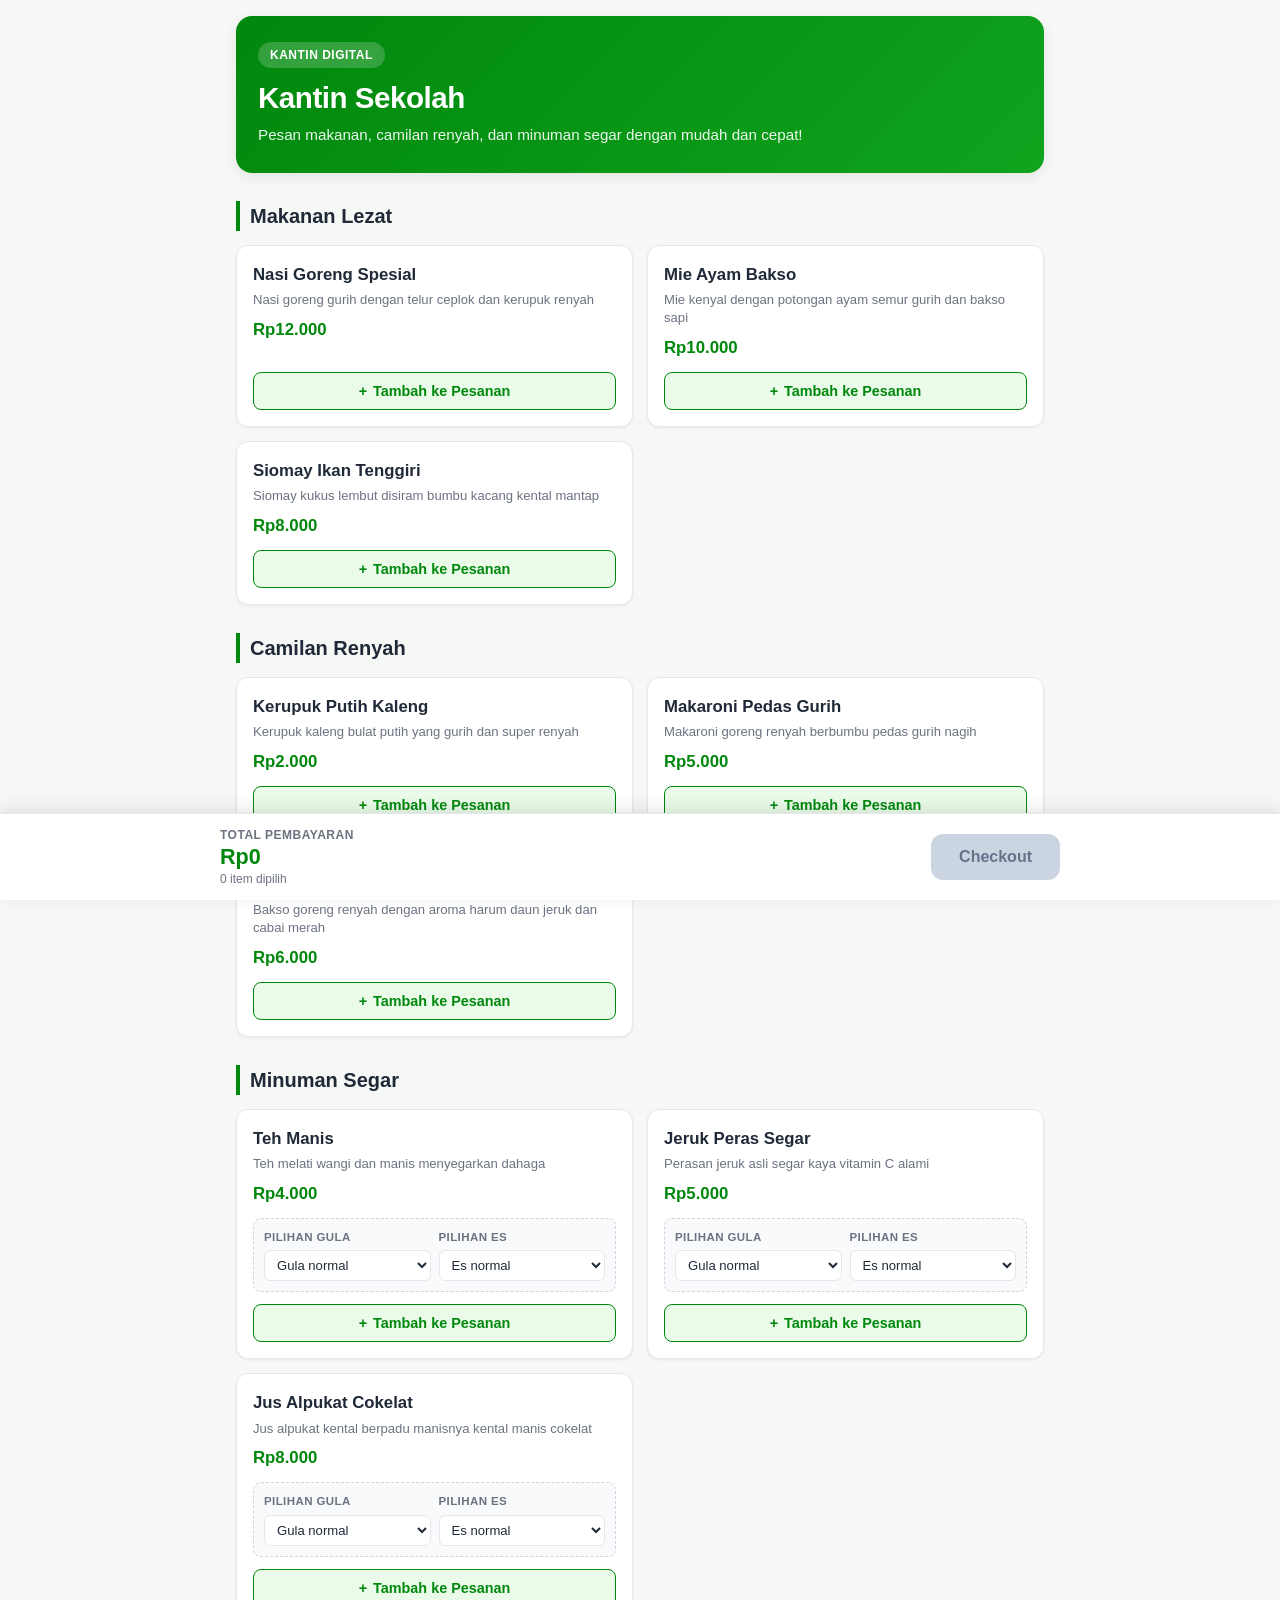
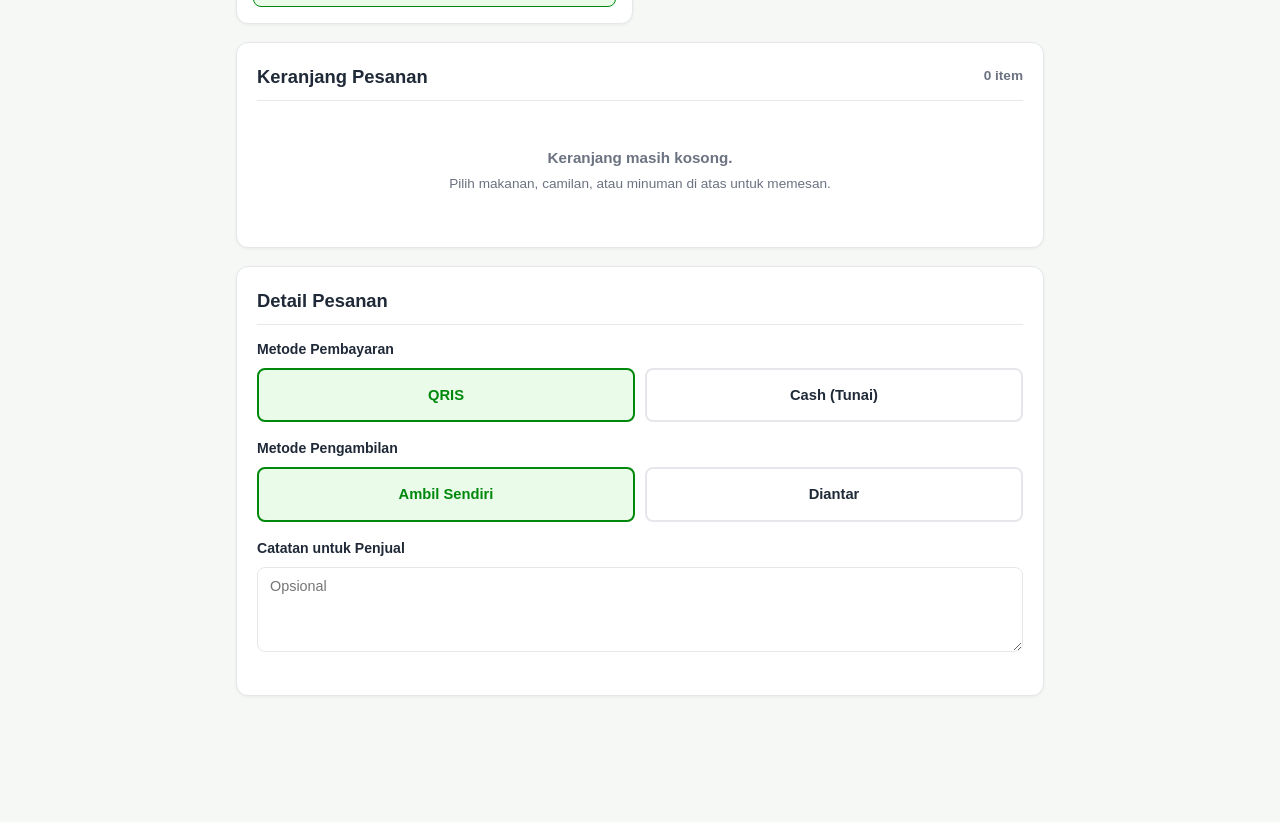
==== index.html @ 6c0a445b "first commit" ====
<!DOCTYPE html>
<html lang="id">
<head>
  <meta charset="UTF-8">
  <!-- Pengaturan viewport agar responsif di HP, Tablet, dan Komputer -->
  <meta name="viewport" content="width=device-width, initial-scale=1.0">
  <title>Kantin Sekolah - Pesan Makanan, Camilan & Minuman</title>

  <!-- Menghubungkan file CSS terpisah -->
  <link rel="stylesheet" href="style.css">
</head>
<body>

  <!-- =========================================================================
       STRUKTUR UTAMA HALAMAN (BERSIH TANPA EMOJI)
       ========================================================================= -->
  <div class="container">

    <!-- 1. HEADER -->
    <header>
      <div class="header-badge">Kantin Digital</div>
      <h1>Kantin Sekolah</h1>
      <p>Pesan makanan, camilan renyah, dan minuman segar dengan mudah dan cepat!</p>
    </header>

    <!-- 2. DAFTAR MENU -->
    <!-- Kategori 1: Makanan -->
    <h2 class="section-title">Makanan Lezat</h2>
    <div id="grid-makanan" class="menu-grid">
      <!-- Item menu makanan akan ditampilkan oleh script.js -->
    </div>

    <!-- Kategori 2: Camilan -->
    <h2 class="section-title">Camilan Renyah</h2>
    <div id="grid-camilan" class="menu-grid">
      <!-- Item menu camilan akan ditampilkan oleh script.js -->
    </div>

    <!-- Kategori 3: Minuman -->
    <h2 class="section-title">Minuman Segar</h2>
    <div id="grid-minuman" class="menu-grid">
      <!-- Item menu minuman akan ditampilkan oleh script.js -->
    </div>

    <!-- 3. KERANJANG PESANAN -->
    <section class="card-section" id="section-keranjang">
      <div class="card-header">
        <h2>Keranjang Pesanan</h2>
        <span id="badge-total-item" style="font-size: 0.85rem; color: var(--text-muted); font-weight: 600;">0 item</span>
      </div>

      <!-- Wadah daftar item keranjang -->
      <div id="daftar-keranjang">
        <!-- Jika kosong, akan menampilkan teks info keranjang kosong -->
      </div>
    </section>

    <!-- 4. DETAIL PESANAN -->
    <section class="card-section" id="section-detail">
      <div class="card-header">
        <h2>Detail Pesanan</h2>
      </div>

      <!-- Pilihan Metode Pembayaran -->
      <div class="form-group">
        <label class="form-label">Metode Pembayaran</label>
        <div class="choice-grid">
          <div class="choice-card">
            <input type="radio" id="bayar-qris" name="metode-bayar" value="QRIS" checked>
            <label for="bayar-qris" class="choice-label">QRIS</label>
          </div>
          <div class="choice-card">
            <input type="radio" id="bayar-cash" name="metode-bayar" value="Cash">
            <label for="bayar-cash" class="choice-label">Cash (Tunai)</label>
          </div>
        </div>
      </div>

      <!-- Pilihan Metode Pengambilan -->
      <div class="form-group">
        <label class="form-label">Metode Pengambilan</label>
        <div class="choice-grid">
          <div class="choice-card">
            <input type="radio" id="ambil-sendiri" name="opsi-ambil" value="Ambil sendiri" checked onchange="handleOpsiAmbilChange()">
            <label for="ambil-sendiri" class="choice-label">Ambil Sendiri</label>
          </div>
          <div class="choice-card">
            <input type="radio" id="ambil-diantar" name="opsi-ambil" value="Diantar" onchange="handleOpsiAmbilChange()">
            <label for="ambil-diantar" class="choice-label">Diantar</label>
          </div>
        </div>
      </div>

      <!-- Catatan untuk Penjual -->
      <div class="form-group">
        <label for="catatan-pembeli" class="form-label">
          Catatan untuk Penjual
          <small id="label-keterangan-catatan"></small>
        </label>
        <textarea 
          id="catatan-pembeli" 
          class="textarea-catatan" 
          placeholder="Opsional"></textarea>
        <div id="error-catatan" class="error-pesan">
          Peringatan: Mohon tulis lokasi antar (misal: Ruang Kelas / Meja) pada catatan karena Anda memilih opsi "Diantar"!
        </div>
      </div>
    </section>

  </div> <!-- Akhir .container -->


  <!-- 5. BAR TOTAL (MENEMPEL DI BAWAH LAYAR) -->
  <div class="bottom-bar">
    <div class="bottom-bar-inner">
      <div class="bottom-total-info">
        <span class="bottom-total-label">Total Pembayaran</span>
        <span id="label-total-harga" class="bottom-total-price">Rp0</span>
        <span id="label-sub-count" class="bottom-total-count">0 item dipilih</span>
      </div>
      <button id="btn-checkout" class="btn-checkout" disabled onclick="handleCheckout()">
        Checkout
      </button>
    </div>
  </div>


  <!-- 6. MODAL RINGKASAN PESANAN (POPUP STRUK) -->
  <div id="modal-ringkasan" class="modal-overlay">
    <div class="modal-box">
      <div class="modal-header-success">
        <div class="modal-success-icon">&#10003;</div>
        <h3>Pesanan Berhasil Disiapkan!</h3>
        <p>Silakan tunjukkan ringkasan pesanan ini ke petugas kantin.</p>
      </div>

      <!-- Wadah struk ringkasan -->
      <div class="struk-pesanan" id="konten-struk">
        <!-- Diisi secara otomatis oleh JavaScript -->
      </div>

      <!-- Tombol penutup modal -->
      <button class="btn-tutup-modal" onclick="tutupModalDanReset()">
        Selesai
      </button>
    </div>
  </div>

  <!-- Menghubungkan file JavaScript terpisah -->
  <script src="script.js"></script>
</body>
</html>
---- style.css ----
/* =========================================================================
   STYLE.CSS - GAYA TAMPILAN KANTIN SEKOLAH
   Desain modern, bersih, minimalis (tanpa emoji), dominan warna hijau GoFood
   ========================================================================= */

/* 1. Pengaturan Dasar & Variabel Warna */
:root {
  --primary-color: #00880c;       /* Hijau utama khas GoFood */
  --primary-hover: #006f0a;       /* Hijau lebih gelap saat tombol disentuh/hover */
  --primary-light: #eafbe9;       /* Hijau muda lembut untuk background badge / aksen */
  --secondary-color: #10a31e;     /* Hijau aksen sekunder untuk gradasi */
  --bg-color: #f6f8f6;            /* Latar belakang halaman abu-abu kehijauan */
  --card-bg: #ffffff;             /* Warna latar kartu menu dan keranjang */
  --text-main: #1f2937;           /* Warna teks utama */
  --text-muted: #6b7280;          /* Warna teks sekunder / keterangan */
  --border-color: #e5e7eb;        /* Warna garis pembatas */
  --danger-color: #ef4444;        /* Warna merah untuk tanda error dan tombol kurang */
  --radius-sm: 8px;
  --radius-md: 12px;
  --radius-lg: 16px;
  --shadow-sm: 0 1px 3px rgba(0, 0, 0, 0.06);
  --shadow-md: 0 4px 14px rgba(0, 0, 0, 0.08);
  --shadow-lg: 0 10px 25px rgba(0, 0, 0, 0.12);
}

* {
  box-sizing: border-box;
  margin: 0;
  padding: 0;
  font-family: -apple-system, BlinkMacSystemFont, "Segoe UI", Roboto, Helvetica, Arial, sans-serif;
  -webkit-tap-highlight-color: transparent;
}

body {
  background-color: var(--bg-color);
  color: var(--text-main);
  line-height: 1.5;
  /* Ruang bawah agar isi halaman tidak tertutup bar total yang melayang */
  padding-bottom: 110px;
}

/* Pembungkus halaman agar pas di tengah layar komputer */
.container {
  max-width: 840px;
  margin: 0 auto;
  padding: 16px;
}

/* 2. Header Aplikasi */
header {
  background: linear-gradient(135deg, var(--primary-color), var(--secondary-color));
  color: #ffffff;
  padding: 26px 22px;
  border-radius: var(--radius-lg);
  margin-bottom: 24px;
  box-shadow: var(--shadow-md);
  position: relative;
  overflow: hidden;
}

.header-badge {
  display: inline-block;
  background: rgba(255, 255, 255, 0.2);
  backdrop-filter: blur(4px);
  padding: 4px 12px;
  border-radius: 20px;
  font-size: 0.75rem;
  font-weight: 700;
  letter-spacing: 0.5px;
  text-transform: uppercase;
  margin-bottom: 8px;
}

header h1 {
  font-size: 1.85rem;
  font-weight: 800;
  letter-spacing: -0.5px;
  margin-bottom: 4px;
}

header p {
  font-size: 0.95rem;
  opacity: 0.92;
}

/* 3. Judul Kategori Menu */
.section-title {
  font-size: 1.25rem;
  font-weight: 700;
  color: var(--text-main);
  margin: 28px 0 14px 0;
  display: flex;
  align-items: center;
  border-left: 4px solid var(--primary-color);
  padding-left: 10px;
}

/* 4. Grid Menu (Tampilan Kisi) */
.menu-grid {
  display: grid;
  grid-template-columns: 1fr; /* 1 kolom di layar HP */
  gap: 14px;
}

/* Responsif: 2 kolom untuk menu di layar lebar / desktop (min-width: 700px) */
@media (min-width: 700px) {
  .menu-grid {
    grid-template-columns: repeat(2, 1fr);
  }
}

/* 5. Kartu Menu */
.menu-card {
  background: var(--card-bg);
  border-radius: var(--radius-md);
  border: 1px solid var(--border-color);
  padding: 16px;
  box-shadow: var(--shadow-sm);
  display: flex;
  flex-direction: column;
  justify-content: space-between;
  transition: transform 0.15s ease, box-shadow 0.15s ease;
}

.menu-card:hover {
  transform: translateY(-2px);
  box-shadow: var(--shadow-md);
  border-color: #d1d5db;
}

.menu-top {
  margin-bottom: 12px;
}

.menu-info {
  width: 100%;
}

.menu-nama {
  font-size: 1.05rem;
  font-weight: 700;
  color: var(--text-main);
  margin-bottom: 4px;
}

.menu-deskripsi {
  font-size: 0.82rem;
  color: var(--text-muted);
  margin-bottom: 8px;
  line-height: 1.35;
}

.menu-harga {
  font-size: 1.05rem;
  font-weight: 800;
  color: var(--primary-color);
}

/* Dropdown Opsi Khusus Minuman */
.opsi-minuman {
  background: #f9fafb;
  border: 1px dashed #d1d5db;
  border-radius: var(--radius-sm);
  padding: 10px;
  margin-bottom: 12px;
  display: grid;
  grid-template-columns: 1fr 1fr;
  gap: 8px;
}

.opsi-group {
  display: flex;
  flex-direction: column;
  gap: 4px;
}

.opsi-group label {
  font-size: 0.72rem;
  font-weight: 600;
  color: var(--text-muted);
  text-transform: uppercase;
  letter-spacing: 0.4px;
}

.opsi-select {
  width: 100%;
  padding: 6px 8px;
  font-size: 0.82rem;
  border: 1px solid var(--border-color);
  border-radius: 6px;
  background-color: #ffffff;
  color: var(--text-main);
  outline: none;
  cursor: pointer;
  transition: border-color 0.15s ease;
}

.opsi-select:focus {
  border-color: var(--primary-color);
  box-shadow: 0 0 0 2px rgba(0, 136, 12, 0.15);
}

/* Tombol Tambah Menu */
.btn-tambah {
  background-color: var(--primary-light);
  color: var(--primary-color);
  border: 1.5px solid var(--primary-color);
  padding: 10px 14px;
  font-size: 0.9rem;
  font-weight: 700;
  border-radius: var(--radius-sm);
  cursor: pointer;
  width: 100%;
  display: flex;
  align-items: center;
  justify-content: center;
  gap: 6px;
  transition: all 0.15s ease;
}

.btn-tambah:hover {
  background-color: var(--primary-color);
  color: #ffffff;
}

.btn-tambah:active {
  transform: scale(0.98);
}

/* 6. Kartu Bagian Keranjang & Detail */
.card-section {
  background: var(--card-bg);
  border-radius: var(--radius-md);
  border: 1px solid var(--border-color);
  padding: 20px;
  margin-top: 18px;
  box-shadow: var(--shadow-sm);
}

.card-header {
  display: flex;
  justify-content: space-between;
  align-items: center;
  margin-bottom: 14px;
  padding-bottom: 10px;
  border-bottom: 1px solid var(--border-color);
}

.card-header h2 {
  font-size: 1.15rem;
  font-weight: 700;
}

/* Tampilan ketika keranjang masih kosong */
.keranjang-kosong {
  text-align: center;
  padding: 32px 16px;
  color: var(--text-muted);
  font-size: 0.95rem;
}

/* Daftar Baris Item Keranjang */
.cart-list {
  display: flex;
  flex-direction: column;
  gap: 12px;
}

.cart-item {
  display: flex;
  align-items: center;
  justify-content: space-between;
  padding: 12px 14px;
  background: #f9fafb;
  border: 1px solid #f3f4f6;
  border-radius: var(--radius-sm);
  gap: 10px;
}

.cart-item-info {
  flex: 1;
  min-width: 0;
}

.cart-item-title {
  font-weight: 700;
  font-size: 0.95rem;
  color: var(--text-main);
  word-break: break-word;
}

.cart-item-badge {
  display: inline-flex;
  gap: 6px;
  flex-wrap: wrap;
  margin-top: 4px;
}

.badge-opsi {
  font-size: 0.72rem;
  background: #e5e7eb;
  color: #374151;
  padding: 2px 8px;
  border-radius: 4px;
  font-weight: 600;
}

.cart-item-price {
  font-size: 0.88rem;
  font-weight: 700;
  color: var(--primary-color);
  margin-top: 4px;
}

/* Tombol Pengatur Jumlah (- dan +) */
.cart-qty-control {
  display: flex;
  align-items: center;
  gap: 8px;
  flex-shrink: 0;
}

.btn-qty {
  width: 32px;
  height: 32px;
  border-radius: 8px;
  border: 1px solid var(--border-color);
  background: #ffffff;
  color: var(--text-main);
  font-size: 1.1rem;
  font-weight: bold;
  display: flex;
  align-items: center;
  justify-content: center;
  cursor: pointer;
  transition: all 0.15s ease;
}

.btn-qty:hover {
  background: #f3f4f6;
  border-color: #9ca3af;
}

.btn-qty.btn-minus:hover {
  background: #fee2e2;
  color: var(--danger-color);
  border-color: #fca5a5;
}

.btn-qty.btn-plus:hover {
  background: var(--primary-light);
  color: var(--primary-color);
  border-color: var(--primary-color);
}

.qty-number {
  font-size: 0.95rem;
  font-weight: 700;
  min-width: 22px;
  text-align: center;
}

/* 7. Form Detail Pesanan */
.form-group {
  margin-bottom: 16px;
}

.form-label {
  display: block;
  font-size: 0.88rem;
  font-weight: 700;
  margin-bottom: 8px;
  color: var(--text-main);
}

.form-label small {
  font-weight: normal;
  color: var(--text-muted);
  font-size: 0.78rem;
}

/* Pilihan Metode (Grid Radio) */
.choice-grid {
  display: grid;
  grid-template-columns: 1fr 1fr;
  gap: 10px;
}

.choice-card {
  position: relative;
}

.choice-card input[type="radio"] {
  position: absolute;
  opacity: 0;
  width: 0;
  height: 0;
}

.choice-label {
  display: flex;
  align-items: center;
  justify-content: center;
  padding: 14px 10px;
  border: 2px solid var(--border-color);
  border-radius: var(--radius-sm);
  cursor: pointer;
  text-align: center;
  font-size: 0.92rem;
  font-weight: 600;
  transition: all 0.15s ease;
  background: #ffffff;
  min-height: 52px;
}

.choice-card input[type="radio"]:checked + .choice-label {
  border-color: var(--primary-color);
  background-color: var(--primary-light);
  color: var(--primary-color);
  font-weight: 700;
}

/* Kotak Catatan (Textarea) */
.textarea-catatan {
  width: 100%;
  min-height: 85px;
  padding: 10px 12px;
  font-size: 0.9rem;
  border: 1.5px solid var(--border-color);
  border-radius: var(--radius-sm);
  outline: none;
  resize: vertical;
  color: var(--text-main);
  transition: border-color 0.15s ease, box-shadow 0.15s ease;
}

.textarea-catatan:focus {
  border-color: var(--primary-color);
  box-shadow: 0 0 0 3px rgba(0, 136, 12, 0.15);
}

.textarea-catatan.input-error {
  border-color: var(--danger-color) !important;
  background-color: #fef2f2;
}

.error-pesan {
  color: var(--danger-color);
  font-size: 0.8rem;
  margin-top: 5px;
  display: none;
  font-weight: 600;
}

.error-pesan.aktif {
  display: block;
}

/* 8. Bar Total Melayang di Bawah Layar */
.bottom-bar {
  position: fixed;
  bottom: 0;
  left: 0;
  right: 0;
  background: #ffffff;
  box-shadow: 0 -4px 16px rgba(0, 0, 0, 0.1);
  border-top: 1px solid var(--border-color);
  padding: 12px 16px;
  z-index: 100;
}

.bottom-bar-inner {
  max-width: 840px;
  margin: 0 auto;
  display: flex;
  align-items: center;
  justify-content: space-between;
  gap: 16px;
}

.bottom-total-info {
  display: flex;
  flex-direction: column;
}

.bottom-total-label {
  font-size: 0.75rem;
  color: var(--text-muted);
  text-transform: uppercase;
  font-weight: 700;
  letter-spacing: 0.5px;
}

.bottom-total-price {
  font-size: 1.35rem;
  font-weight: 800;
  color: var(--primary-color);
  line-height: 1.2;
}

.bottom-total-count {
  font-size: 0.75rem;
  color: var(--text-muted);
}

/* Tombol Checkout */
.btn-checkout {
  background-color: var(--primary-color);
  color: #ffffff;
  border: none;
  padding: 14px 28px;
  font-size: 1rem;
  font-weight: 800;
  border-radius: var(--radius-md);
  cursor: pointer;
  display: flex;
  align-items: center;
  gap: 8px;
  transition: all 0.15s ease;
  box-shadow: 0 4px 10px rgba(0, 136, 12, 0.28);
}

.btn-checkout:hover:not(:disabled) {
  background-color: var(--primary-hover);
  transform: translateY(-1px);
}

.btn-checkout:active:not(:disabled) {
  transform: translateY(1px);
}

.btn-checkout:disabled {
  background-color: #cbd5e1;
  color: #64748b;
  cursor: not-allowed;
  box-shadow: none;
}

/* 9. Modal Ringkasan Pesanan (Popup Struk) */
.modal-overlay {
  position: fixed;
  top: 0;
  left: 0;
  right: 0;
  bottom: 0;
  background: rgba(0, 0, 0, 0.55);
  display: flex;
  align-items: center;
  justify-content: center;
  padding: 16px;
  z-index: 200;
  opacity: 0;
  pointer-events: none;
  transition: opacity 0.2s ease;
}

.modal-overlay.buka {
  opacity: 1;
  pointer-events: auto;
}

.modal-box {
  background: #ffffff;
  border-radius: var(--radius-lg);
  max-width: 500px;
  width: 100%;
  max-height: 90vh;
  overflow-y: auto;
  padding: 24px;
  box-shadow: var(--shadow-lg);
  transform: translateY(15px);
  transition: transform 0.2s ease;
}

.modal-overlay.buka .modal-box {
  transform: translateY(0);
}

.modal-header-success {
  text-align: center;
  margin-bottom: 20px;
}

.modal-success-icon {
  width: 50px;
  height: 50px;
  background: var(--primary-light);
  color: var(--primary-color);
  border-radius: 50%;
  display: flex;
  align-items: center;
  justify-content: center;
  font-size: 1.5rem;
  font-weight: bold;
  margin: 0 auto 12px auto;
}

.modal-header-success h3 {
  font-size: 1.3rem;
  font-weight: 800;
  color: var(--text-main);
}

.modal-header-success p {
  font-size: 0.85rem;
  color: var(--text-muted);
}

/* Tampilan Struk */
.struk-pesanan {
  background: #fdfdfd;
  border: 1px dashed #cbd5e1;
  border-radius: var(--radius-md);
  padding: 16px;
  margin-bottom: 20px;
}

.struk-item-list {
  display: flex;
  flex-direction: column;
  gap: 10px;
  margin-bottom: 14px;
  padding-bottom: 14px;
  border-bottom: 1px dashed #e2e8f0;
}

.struk-item-row {
  display: flex;
  justify-content: space-between;
  align-items: flex-start;
  font-size: 0.9rem;
}

.struk-item-detail {
  flex: 1;
  margin-right: 12px;
}

.struk-item-subopsi {
  font-size: 0.75rem;
  color: var(--text-muted);
  margin-top: 2px;
}

.struk-item-subtotal {
  font-weight: 700;
  white-space: nowrap;
}

.struk-info-row {
  display: flex;
  justify-content: space-between;
  font-size: 0.88rem;
  margin-bottom: 6px;
  color: #4b5563;
}

.struk-info-row strong {
  color: var(--text-main);
}

.struk-total-row {
  display: flex;
  justify-content: space-between;
  align-items: center;
  font-size: 1.1rem;
  font-weight: 800;
  margin-top: 10px;
  padding-top: 10px;
  border-top: 2px solid var(--border-color);
  color: var(--primary-color);
}

/* Tombol Selesai di Modal */
.btn-tutup-modal {
  width: 100%;
  background: var(--primary-color);
  color: #ffffff;
  border: none;
  padding: 14px;
  font-size: 1rem;
  font-weight: 800;
  border-radius: var(--radius-md);
  cursor: pointer;
  transition: background 0.15s ease, transform 0.1s ease;
}

.btn-tutup-modal:hover {
  background: var(--primary-hover);
}

.btn-tutup-modal:active {
  transform: scale(0.99);
}
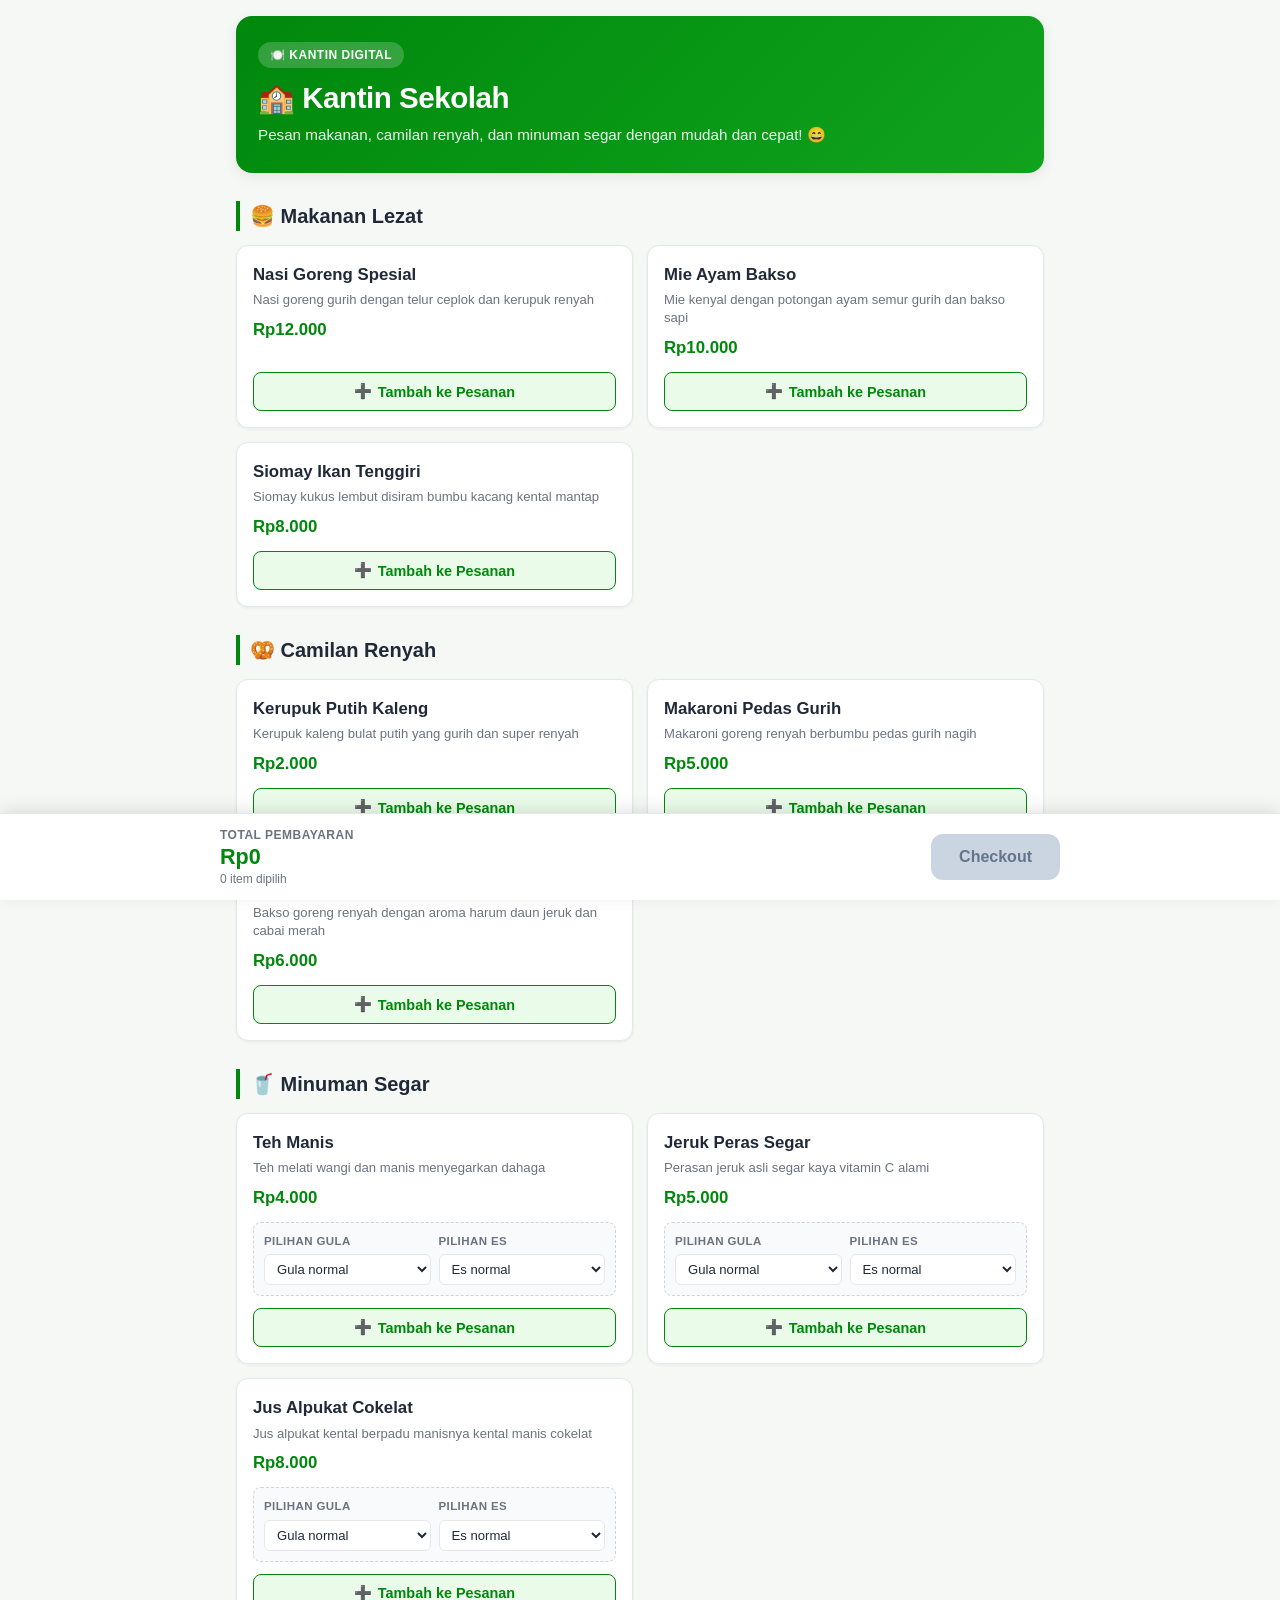
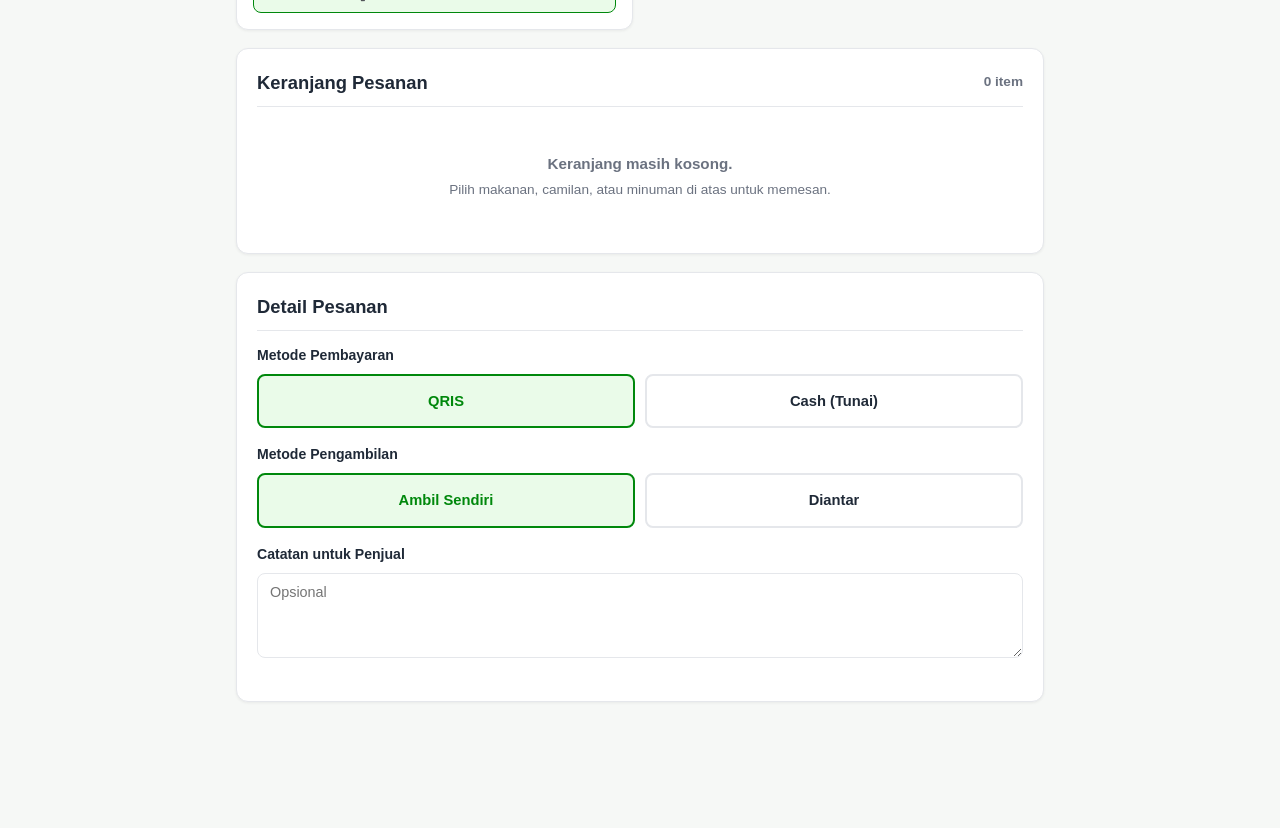
==== commit c877222a: "emoji added" ====
--- a/index.html
+++ b/index.html
@@ -18,26 +18,26 @@
 
     <!-- 1. HEADER -->
     <header>
-      <div class="header-badge">Kantin Digital</div>
-      <h1>Kantin Sekolah</h1>
-      <p>Pesan makanan, camilan renyah, dan minuman segar dengan mudah dan cepat!</p>
+      <div class="header-badge">🍽️ Kantin Digital</div>
+      <h1>🏫 Kantin Sekolah</h1>
+      <p>Pesan makanan, camilan renyah, dan minuman segar dengan mudah dan cepat! 😄</p>
     </header>
 
     <!-- 2. DAFTAR MENU -->
     <!-- Kategori 1: Makanan -->
-    <h2 class="section-title">Makanan Lezat</h2>
+    <h2 class="section-title">🍔 Makanan Lezat</h2>
     <div id="grid-makanan" class="menu-grid">
       <!-- Item menu makanan akan ditampilkan oleh script.js -->
     </div>
 
     <!-- Kategori 2: Camilan -->
-    <h2 class="section-title">Camilan Renyah</h2>
+    <h2 class="section-title">🥨 Camilan Renyah</h2>
     <div id="grid-camilan" class="menu-grid">
       <!-- Item menu camilan akan ditampilkan oleh script.js -->
     </div>
 
     <!-- Kategori 3: Minuman -->
-    <h2 class="section-title">Minuman Segar</h2>
+    <h2 class="section-title">🥤 Minuman Segar</h2>
     <div id="grid-minuman" class="menu-grid">
       <!-- Item menu minuman akan ditampilkan oleh script.js -->
     </div>
@@ -149,4 +149,4 @@
   <!-- Menghubungkan file JavaScript terpisah -->
   <script src="script.js"></script>
 </body>
-</html>
+</html>
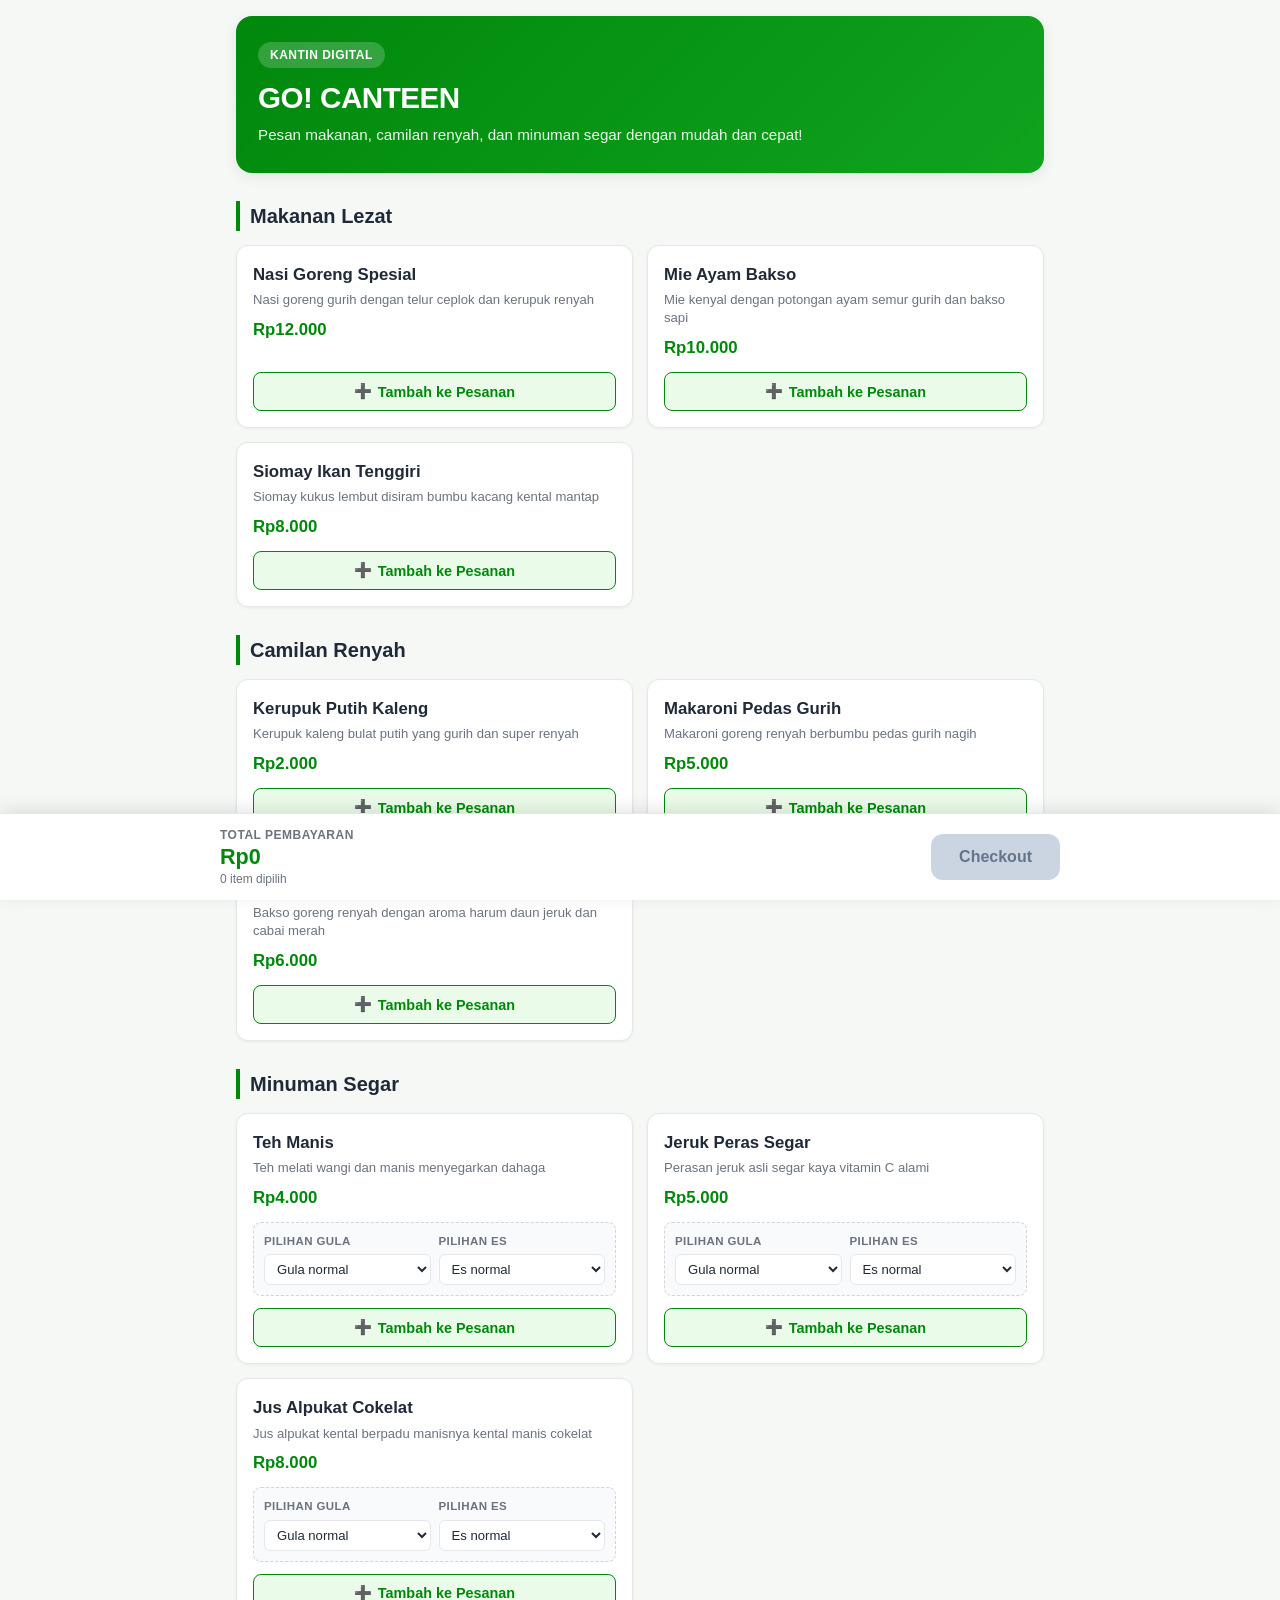
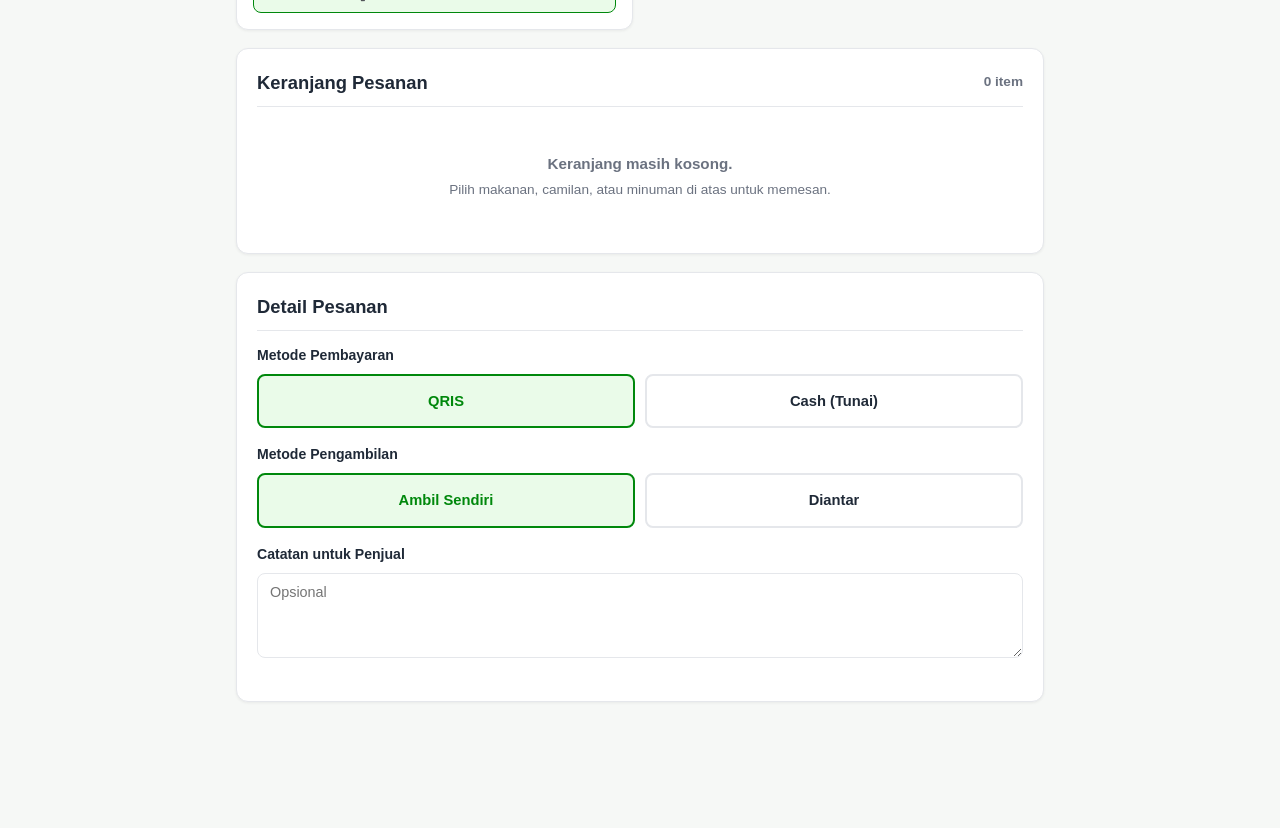
==== commit 4bda8d79: "Update header and section titles in index.html" ====
--- a/index.html
+++ b/index.html
@@ -18,28 +18,29 @@
 
     <!-- 1. HEADER -->
     <header>
-      <div class="header-badge">🍽️ Kantin Digital</div>
-      <h1>🏫 Kantin Sekolah</h1>
-      <p>Pesan makanan, camilan renyah, dan minuman segar dengan mudah dan cepat! 😄</p>
+      <div class="header-badge">Kantin Digital</div>
+      <h1>GO! CANTEEN</h1>
+      <p>Pesan makanan, camilan renyah, dan minuman segar dengan mudah dan cepat!</p>
     </header>
 
     <!-- 2. DAFTAR MENU -->
+    <!-- Kartu menu beserta slot foto produk di bagian atas dirender oleh script.js -->
     <!-- Kategori 1: Makanan -->
-    <h2 class="section-title">🍔 Makanan Lezat</h2>
+    <h2 class="section-title">Makanan Lezat</h2>
     <div id="grid-makanan" class="menu-grid">
-      <!-- Item menu makanan akan ditampilkan oleh script.js -->
+      <!-- Item menu makanan beserta slot foto produk akan ditampilkan oleh script.js -->
     </div>
 
     <!-- Kategori 2: Camilan -->
-    <h2 class="section-title">🥨 Camilan Renyah</h2>
+    <h2 class="section-title">Camilan Renyah</h2>
     <div id="grid-camilan" class="menu-grid">
-      <!-- Item menu camilan akan ditampilkan oleh script.js -->
+      <!-- Item menu camilan beserta slot foto produk akan ditampilkan oleh script.js -->
     </div>
 
     <!-- Kategori 3: Minuman -->
-    <h2 class="section-title">🥤 Minuman Segar</h2>
+    <h2 class="section-title">Minuman Segar</h2>
     <div id="grid-minuman" class="menu-grid">
-      <!-- Item menu minuman akan ditampilkan oleh script.js -->
+      <!-- Item menu minuman beserta slot foto produk akan ditampilkan oleh script.js -->
     </div>
 
     <!-- 3. KERANJANG PESANAN -->
@@ -149,4 +150,4 @@
   <!-- Menghubungkan file JavaScript terpisah -->
   <script src="script.js"></script>
 </body>
-</html>+</html>
